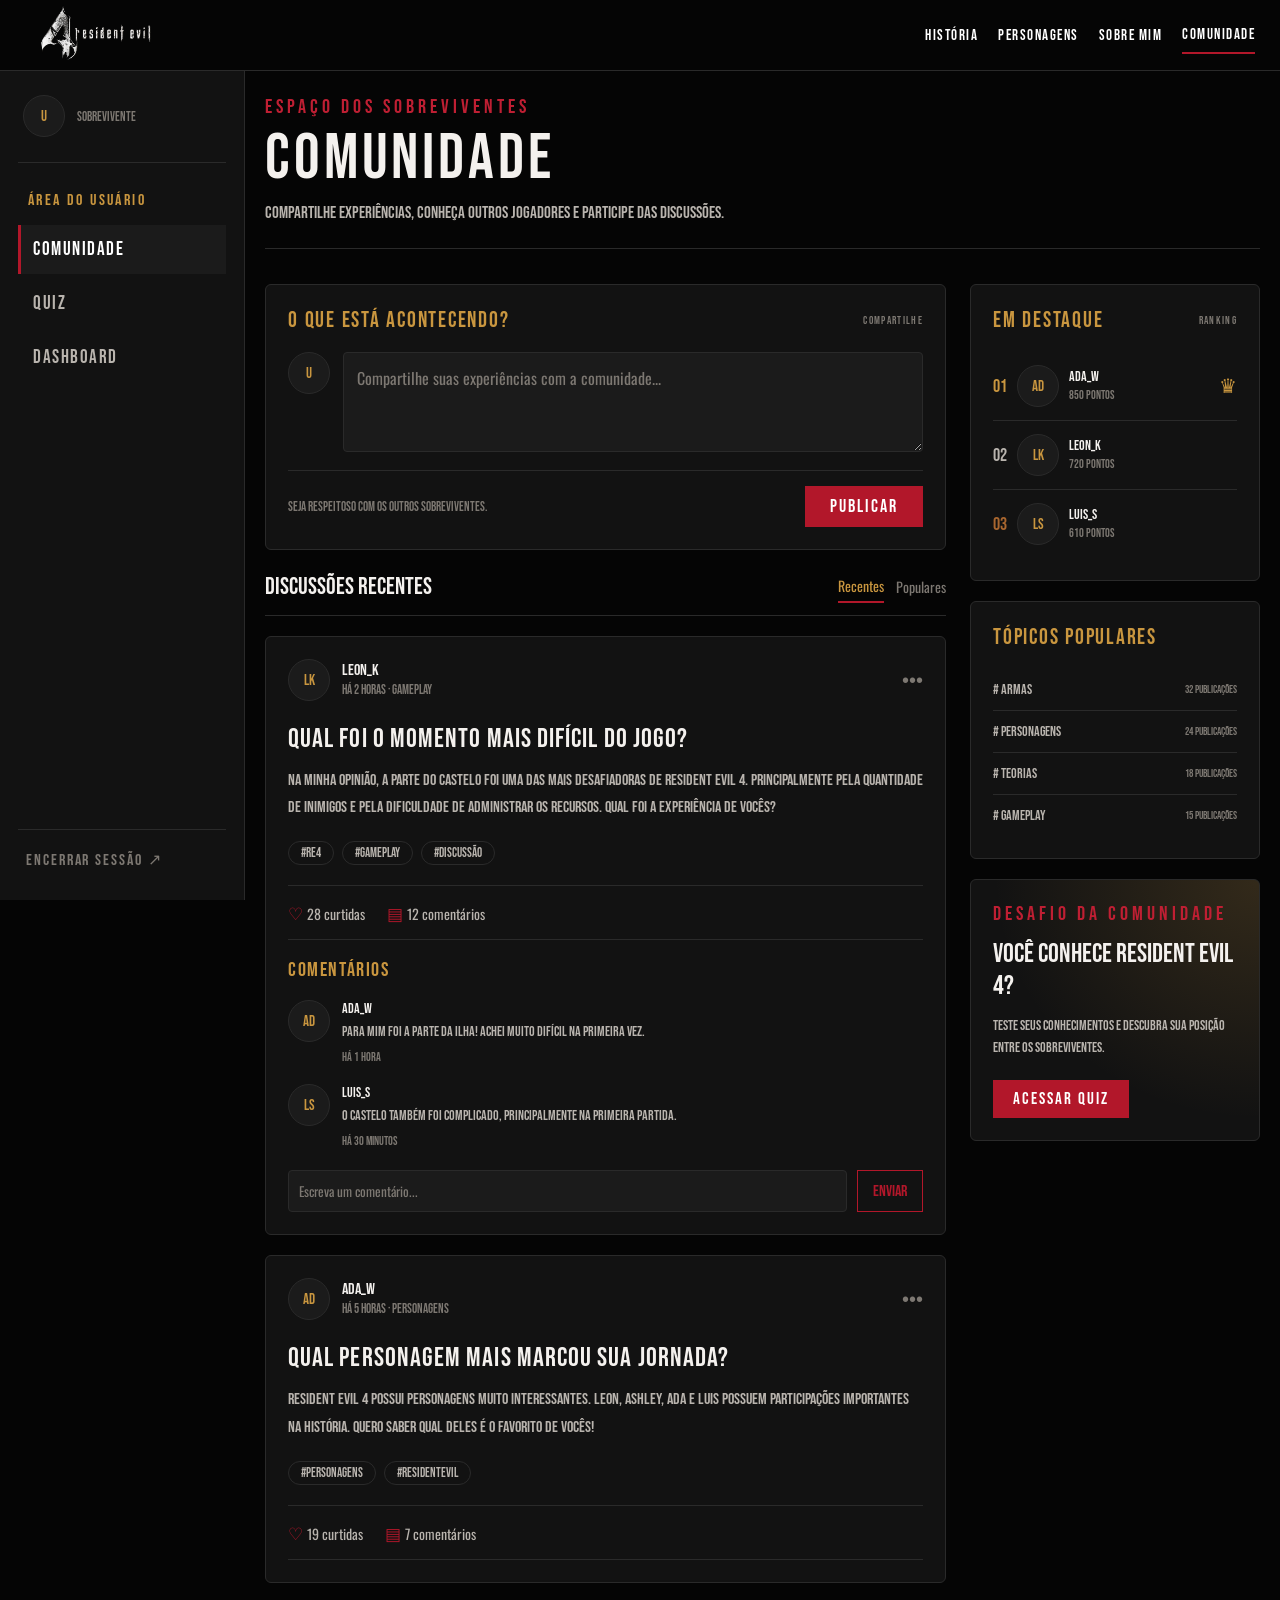
==== public/comunidade.html @ a4726767 "UPDATE: refatorando a API" ====
<!DOCTYPE html>
<html lang="pt-br">

<head>
    <meta charset="UTF-8">
    <meta name="viewport" content="width=device-width, initial-scale=1.0">
    <link rel="icon" type="image/png" href="./assets/icon/umbrella.png">
    <title>Resident Evil 4</title>



    <link rel="stylesheet" href="./css/stylel1.css">
    <link rel="stylesheet" href="./css/comunidade.css">

    <link href="https://fonts.googleapis.com/css2?family=Bebas+Neue&family=Oswald:wght@300;400;500;600&display=swap"
        rel="stylesheet">
</head>

<body>

    <!-- BARRA DE NAVEGAÇÃO PRINCIPAL -->

    <header class="header">

        <section>

            <a href="./index.html#inicio" class="brand">
                <img src="./assets/imgs/logo.png" alt="Logo Resident Evil">
            </a>

            <nav class="nav">
                <a href="./index.html#history">História</a>
                <a href="./index.html#personagem">Personagens</a>
                <a href="./index.html#me">Sobre mim</a>
                <a href="./comunidade.html" class="nav-ativo">Comunidade</a>
            </nav>


        </section>

    </header>


    <!-- ÁREA LOGADA -->

    <div class="layout-logado">

        <!-- SIDE NAV -->

        <aside class="side-nav">

            <div class="perfil-side">

                <div class="avatar">U</div>

                <div class="perfil-info">
                    <h3 id="nomeUsuario">Nome do usuário</h3>
                    <span>Sobrevivente</span>
                </div>

            </div>

            <div class="side-menu">

                <p class="side-titulo">ÁREA DO USUÁRIO</p>

                <a href="./comunidade.html" class="side-link ativo">

                    Comunidade
                </a>

                <a href="./quiz.html" class="side-link">

                    Quiz
                </a>

                <a href="./dashboard.html" class="side-link">

                    Dashboard
                </a>

            </div>

            <div class="side-footer">
                <a href="#sair">ENCERRAR SESSÃO ↗</a>
            </div>

        </aside>


        <!-- CONTEÚDO DA PÁGINA -->

        <main class="conteudo-logado">

            <section class="pagina-comunidade" id="comunidade">

                <!-- TÍTULO -->

                <div class="titulo-comunidade">

                    <div>
                        <span class="eyebrow">ESPAÇO DOS SOBREVIVENTES</span>

                        <h1>Comunidade</h1>

                        <p>
                            Compartilhe experiências, conheça outros jogadores
                            e participe das discussões.
                        </p>
                    </div>



                </div>


                <!-- COLUNAS -->

                <div class="comunidade-grid">

                    <!-- FEED -->

                    <section class="feed-comunidade">


                        <!-- CRIAR PUBLICAÇÃO -->

                        <article class="card-comunidade criar-publicacao">

                            <div class="titulo-card">
                                <h2>O que está acontecendo?</h2>
                                <span>COMPARTILHE</span>
                            </div>

                            <div class="campo-publicacao">

                                <div class="avatar">U</div>

                                <textarea id="textoPublicacao"
                                    placeholder="Compartilhe suas experiências com a comunidade..."></textarea>

                            </div>

                            <div class="acoes-publicacao">

                                <span>Seja respeitoso com os outros sobreviventes.</span>

                                <button class="btn-publicar" id="btnPublicar">
                                    PUBLICAR
                                </button>

                            </div>

                        </article>


                        <!-- FILTROS -->

                        <div class="feed-filtros">

                            <h2>Discussões recentes</h2>

                            <div>
                                <button class="filtro ativo">Recentes</button>
                                <button class="filtro">Populares</button>
                            </div>

                        </div>


                        <!-- PUBLICAÇÃO 1 -->

                        <article class="card-comunidade publicacao">

                            <div class="usuario-publicacao">

                                <div class="avatar">LK</div>

                                <div>
                                    <h3>Leon_K</h3>
                                    <span>Há 2 horas · Gameplay</span>
                                </div>

                                <button class="opcoes">•••</button>

                            </div>

                            <div class="conteudo-publicacao">

                                <h2>Qual foi o momento mais difícil do jogo?</h2>

                                <p>
                                    Na minha opinião, a parte do castelo foi uma
                                    das mais desafiadoras de Resident Evil 4.
                                    Principalmente pela quantidade de inimigos
                                    e pela dificuldade de administrar os recursos.
                                    Qual foi a experiência de vocês?
                                </p>

                            </div>

                            <div class="tags-publicacao">
                                <span>#RE4</span>
                                <span>#Gameplay</span>
                                <span>#Discussão</span>
                            </div>

                            <div class="interacoes-publicacao">

                                <button>♡ <span>28 curtidas</span></button>
                                <button>▤ <span>12 comentários</span></button>

                            </div>


                            <!-- COMENTÁRIOS -->

                            <div class="comentarios-publicacao">

                                <h4>Comentários</h4>

                                <div class="comentario">

                                    <div class="avatar">AD</div>

                                    <div>
                                        <h5>Ada_W</h5>

                                        <p>
                                            Para mim foi a parte da ilha!
                                            Achei muito difícil na primeira vez.
                                        </p>

                                        <span>Há 1 hora</span>
                                    </div>

                                </div>

                                <div class="comentario">

                                    <div class="avatar">LS</div>

                                    <div>
                                        <h5>Luis_S</h5>

                                        <p>
                                            O castelo também foi complicado,
                                            principalmente na primeira partida.
                                        </p>

                                        <span>Há 30 minutos</span>
                                    </div>

                                </div>

                                <div class="campo-comentario">

                                    <input type="text" placeholder="Escreva um comentário...">

                                    <button>ENVIAR</button>

                                </div>

                            </div>

                        </article>


                        <!-- PUBLICAÇÃO 2 -->

                        <article class="card-comunidade publicacao">

                            <div class="usuario-publicacao">

                                <div class="avatar">AD</div>

                                <div>
                                    <h3>Ada_W</h3>
                                    <span>Há 5 horas · Personagens</span>
                                </div>

                                <button class="opcoes">•••</button>

                            </div>

                            <div class="conteudo-publicacao">

                                <h2>Qual personagem mais marcou sua jornada?</h2>

                                <p>
                                    Resident Evil 4 possui personagens muito
                                    interessantes. Leon, Ashley, Ada e Luis
                                    possuem participações importantes na história.
                                    Quero saber qual deles é o favorito de vocês!
                                </p>

                            </div>

                            <div class="tags-publicacao">
                                <span>#Personagens</span>
                                <span>#ResidentEvil</span>
                            </div>

                            <div class="interacoes-publicacao">

                                <button>♡ <span>19 curtidas</span></button>
                                <button>▤ <span>7 comentários</span></button>

                            </div>

                        </article>

                    </section>


                    <!-- PAINEL LATERAL -->

                    <aside class="painel-comunidade">


                        <!-- DESTAQUES -->

                        <article class="card-comunidade">

                            <div class="titulo-card">
                                <h2>Em destaque</h2>
                                <span>RANKING</span>
                            </div>

                            <div class="membro-ranking">

                                <span class="posicao ouro">01</span>

                                <div class="avatar">AD</div>

                                <div class="membro-info">
                                    <h3>Ada_W</h3>
                                    <span>850 pontos</span>
                                </div>

                                <span class="trofeu">♛</span>

                            </div>

                            <div class="membro-ranking">

                                <span class="posicao prata">02</span>

                                <div class="avatar">LK</div>

                                <div class="membro-info">
                                    <h3>Leon_K</h3>
                                    <span>720 pontos</span>
                                </div>

                            </div>

                            <div class="membro-ranking">

                                <span class="posicao bronze">03</span>

                                <div class="avatar">LS</div>

                                <div class="membro-info">
                                    <h3>Luis_S</h3>
                                    <span>610 pontos</span>
                                </div>

                            </div>

                        </article>


                        <!-- TÓPICOS -->

                        <article class="card-comunidade">

                            <div class="titulo-card">
                                <h2>Tópicos populares</h2>
                            </div>

                            <div class="topico">
                                <span># Armas</span>
                                <small>32 publicações</small>
                            </div>

                            <div class="topico">
                                <span># Personagens</span>
                                <small>24 publicações</small>
                            </div>

                            <div class="topico">
                                <span># Teorias</span>
                                <small>18 publicações</small>
                            </div>

                            <div class="topico">
                                <span># Gameplay</span>
                                <small>15 publicações</small>
                            </div>

                        </article>


                        <!-- QUIZ -->

                        <article class="card-comunidade card-quiz">

                            <span class="eyebrow">DESAFIO DA COMUNIDADE</span>

                            <h2>Você conhece Resident Evil 4?</h2>

                            <p>
                                Teste seus conhecimentos e descubra
                                sua posição entre os sobreviventes.
                            </p>

                            <a href="quiz.html" class="btn-quiz">
                                ACESSAR QUIZ
                            </a>

                        </article>

                    </aside>

                </div>

            </section>

        </main>

    </div>

</body>
<script src="./js/usuario.js"></script>

</html>
---- public/css/stylel1.css ----
@import url('https://fonts.googleapis.com/css2?family=Oswald:wght@300;400;500;600;700&family=Roboto+Condensed:wght@300;400;500;600;700&display=swap');

* {
    box-sizing: border-box;
    margin: 0;
    padding: 0;
}

body {
    background-color: #111113;
    font-family: 'Bebas neue', sans-serif;
}


.header {
    position: fixed;
    top: 0;
    left: 0;
    right: 0;
    z-index: 99;
    width: 100%;
    margin: 0;
}

.header section {
    background: #16181a;
    background: linear-gradient(360deg, rgba(22, 24, 26, 0.02) 0%, rgba(15, 20, 15, 1) 30%, rgba(0, 0, 0, 1) 100%);
    display: flex;
    align-items: center;
    justify-content: space-between;
    max-width: none;
    margin: 0 auto;
    padding: 5px 25px;
}

.header a {
    text-decoration: none;
    color: #fff;

}

.nav a:hover {
    border-bottom: 2px solid #b2172a;
}


/* Logo */
.brand img {
    width: 140px;
    height: 55px;
}

/* Navegação */
.nav {
    display: flex;
    align-items: center;
    gap: 20px;
    font-size: 15px;
    font-weight: 500;
    text-transform: uppercase;
    letter-spacing: 0.10em;
}

.nav-acesso {
    display: flex;
    align-items: center;
    gap: 8px;
}

.nav-acesso a {
    padding: 10px 20px;
    font-size: 15px;
    font-weight: 500;
    text-transform: uppercase;
    letter-spacing: 0.14em;
}

.nav-acesso .cad {
    background-color: #b2172a;
}

.nav-acesso .log {
    background-color: transparent;
    color: #fff;
}

.sectionHero {
    background-image:
        url("../assets/imgs/fundo.png");

    background-size: cover;
    background-position: center;
    background-repeat: no-repeat;
    background-position: center 10%;
    padding-top: 120px;
    min-height: 100vh;
    transition: background-image 1s ease-in-out;
}

.Historia {
    padding-top: 120px;
    min-height: 100vh;
    position: relative;
    background-color: #000;
    overflow: hidden
}

.imagem-historia {
    position: absolute;
    top: 120px;
    right: 0;
    width: 73%;
    height: calc(100% - 180px);
    object-fit: cover;
    z-index: 0;
}

.Historia::after {
    content: "";
    position: absolute;
    inset: 0;
    background: linear-gradient(to right,
            #000 0%,
            #000 25%,
            rgba(0, 0, 0, 0.85) 42%,
            rgba(0, 0, 0, 0.2) 75%,
            transparent 100%);
    z-index: 1;
}

.historia-conteudo {
    position: relative;
    z-index: 2;
    width: 48%;
    padding: 0 58px;
}

.Historia h1 {
    font-family: 'Bebas Neue';
    color: #b2172a;
    font-weight: 500;
    font-size: 56px;
    margin-bottom: 24px;
}

.Historia p {
    font-family: 'Oswald';
    color: #fff;
    font-weight: 400;
    font-size: 18px;
    line-height: 1.4;
    margin-bottom: 20px;
    padding-top: 30px;
}

/* PÁGINA DE PERSONAGENS */

.pagina-personagens {
    min-height: 100vh;
    background-color: #000;
    color: #F3F0E5;
    display: flex;
    flex-direction: column;
}

.personagens-banner {
    position: relative;
    width: 100%;
    height: 250px;
    flex-shrink: 0;
    background-image: url("../assets/imgs/personagensimg.png");
    background-size: cover;
    background-position: center 40%;
    display: flex;
    justify-content: center;
    align-items: center;
    background-repeat: no-repeat;
}

.personagens-banner::before {
    content: "";
    position: absolute;
    inset: 0;
    background: linear-gradient(to bottom,
            rgba(0, 0, 0, 0.25),
            rgba(0, 0, 0, 0.65));
}

.banner-conteudo {
    position: relative;
    z-index: 1;
    width: 100%;
    text-align: center;
}

.banner-conteudo h1 {
    font-family: 'Bebas neue', sans-serif;
    font-size: 48px;
    font-weight: 500;
    letter-spacing: 5px;
    color: #F3F0E5;
    margin: 0;
}

.banner-divisor {
    width: 330px;
    height: 1px;
    background-color: #A77B38;
    margin: 12px auto;
}

.banner-conteudo p {
    font-family: 'Oswald', sans-serif;
    font-size: 15px;
    color: #F3F0E5;
    margin: 0;
}

.personagens-lista {
    width: 100%;
    flex: 1;

    padding: 25px 5% 45px;
}

.personagens-grid {
    width: 100%;
    max-width: 1400px;

    margin: 0 auto;

    display: grid;
    grid-template-columns: repeat(3, minmax(0, 1fr));

    column-gap: 40px;
    row-gap: 32px;
}

.personagem-card {
    display: grid;
    grid-template-columns: 126px minmax(0, 1fr);

    gap: 20px;

    min-width: 0;
    align-items: start;
}

.personagem-card img {
    width: 126px;
    height: 120px;

    object-fit: cover;
    border-radius: 3px;
}

.personagem-info {
    display: flex;
    flex-direction: column;
    padding-top: 5px;
}

.personagem-info h2 {
    font-family: 'Oswald', sans-serif;
    font-size: 19px;
    font-weight: 500;

    margin: 0 0 9px;
    line-height: 1.2;
}

.personagem-info p {
    font-family: 'Roboto Condensed', sans-serif;
    font-size: 13px;
    font-weight: 500;

    line-height: 1.4;
    margin: 0;
}

.personagem-card:nth-child(odd) h2 {
    color: #B2172A;
}

.personagem-card:nth-child(even) h2 {
    color: #C69A52;
}

.personagens-footer {
    width: 100%;
    max-width: 895px;
    min-height: 65px;
    margin: 0 auto;
    display: flex;
    align-items: center;
    justify-content: space-between;

    padding: 0 10px;
}

.personagens-footer p {
    font-family: 'Oswald', sans-serif;
    font-size: 12px;
    font-weight: 500;
    letter-spacing: 1px;

    color: #F3F0E5;
}

.territorios {
    padding-top: 120px;
    min-height: 100vh;
    background-color: #000;
}

/* Cabeçalho */

.territorios-header {
    margin: 0 auto 20px;
    padding: 10px 0;
    display: flex;
    flex-direction: column;
    align-items: center;
    justify-content: center;
    text-align: center;
}

.territorios-header h1 {
    width: 100%;
    display: flex;
    align-items: center;
    justify-content: center;
    gap: 25px;
    font-family: 'Bebas neue', sans-serif;
    font-size: 42px;
    font-weight: 500;
    color: #b2172a;
    text-transform: uppercase;
}


.territorios-header p {
    margin-top: 10px;

    font-family: 'Roboto Condensed', sans-serif;
    font-size: 18px;

    color: #F3F0E5;
}

/* Cards */

.territorios-container {
    width: 90%;
    max-width: 1600px;

    margin: 0 auto 60px;

    display: grid;
    grid-template-columns: repeat(3, minmax(0, 1fr));
    gap: 35px;
}

.territorio-card {
    background-color: #1C1915;
    border: 1px solid rgba(198, 154, 82, 0.45);

    overflow: hidden;
}

.territorio-card:hover {
    transform: translateY(-5px);
    border-color: #C69A52;
}

.territorio-card img {
    width: 100%;
    height: 230px;

    display: block;
    object-fit: cover;
}

.territorio-conteudo {
    padding: 20px;
}


.territorio-conteudo h2 {
    font-family: 'Oswald', sans-serif;
    font-size: 24px;
    font-weight: 500;
    color: #C69A52;

    margin: 8px 0 12px;
}

.territorio-conteudo p {
    font-family: 'Roboto Condensed', sans-serif;
    font-size: 16px;
    line-height: 1.5;
    color: #F3F0E5;
}

/* Responsividade */

@media (max-width: 900px) {
    .territorios-container {
        grid-template-columns: repeat(2, minmax(0, 1fr));
    }
}

@media (max-width: 600px) {
    .territorios-container {
        grid-template-columns: 1fr;
    }

    .territorios-header h1 {
        font-size: 32px;
    }
}

/* =================================
   SOBRE MIM
   Estrutura: section > .sobre-conteudo > (.sobre-texto + .sobre-imagem)
================================= */
#about.sobre-mim {
    width: 100%;
    min-height: 100vh;

    margin: 0;
    padding: 0;

    display: flex;
    align-items: center;
    /* centro vertical */
    justify-content: center;

    background-color: #100D08;
    border: none;
    border-radius: 0;

    box-sizing: border-box;
}

/* Wrapper que divide em duas colunas */
#about .sobre-conteudo {
    width: 100%;
    min-height: 100vh;

    display: grid;
    grid-template-columns: 1fr 1fr;
    align-items: center;
    /* centro vertical das duas colunas */
    gap: 0;

    margin: 0;
    padding: 0;

    box-sizing: border-box;
}

/* =================================
   COLUNA ESQUERDA (TEXTO)
================================= */
#about .sobre-texto {
    grid-column: 1;

    display: flex;
    flex-direction: column;
    justify-content: center;
    align-items: center;
    text-align: center;

    width: 100%;
    max-width: 550px;
    margin: 0 auto;
    padding: 30px;

    box-sizing: border-box;
}

#about .sobre-detalhe {
    color: #B2172A;
    font-size: 24px;
    margin-bottom: 16px;
}

#about .sobre-subtitulo {
    color: #C69A52;
    font-family: 'Bebas neue', sans-serif;
    font-size: 15px;
    text-transform: uppercase;
    letter-spacing: 1px;
    margin-bottom: 14px;
}

#about .sobre-texto h1 {
    color: #F3F0E5;
    font-family: 'Bebas neue', sans-serif;
    font-size: 36px;
    font-weight: 600;
    margin: 0;
}

#about .sobre-divisor {
    width: 56px;
    height: 2px;
    background-color: #C69A52;
    margin: 12px auto;
}

#about .sobre-texto p {
    color: #F3F0E5;
    font-family: 'Oswald', sans-serif;
    font-size: 16px;
    line-height: 1.5;
    margin: 0 0 20px;
}

/* =================================
   BOTÃO CONHEÇA-ME
================================= */
#about .sobre-botao {
    display: inline-block;
    width: fit-content;
    padding: 12px 24px;
    background-color: #B2172A;
    color: #FFFFFF;
    font-family: 'Bebas neue', sans-serif;
    font-size: 15px;
    font-weight: 500;
    text-decoration: none;
    text-transform: uppercase;
    transition: background-color 0.3s ease;
    border-end-end-radius: color #B2172A;
}

#about .sobre-botao:hover {
    background-color: #8F1021;
}


#about .sobre-imagem {
    grid-column: 2;
    width: 100%;
    display: flex;
    align-items: center;
    justify-content: center;
    padding: 30px;
    box-sizing: border-box;
}

#about .sobre-imagem img {
    width: 100%;
    height: min(610px, 80vh);
    object-fit: cover;
    object-position: center;
    padding-top: 50px;
    border-radius: 10px;
    display: block;
}


@media (max-width: 768px) {

    #about .sobre-conteudo {
        grid-template-columns: 1fr;
        min-height: auto;
        gap: 25px;
        padding: 20px;
    }

    #about.sobre-mim {
        min-height: auto;
    }

    #about .sobre-texto {
        grid-column: 1;
        padding: 15px 0;
    }

    #about .sobre-texto h1 {
        font-size: 30px;
    }

    #about .sobre-imagem {
        grid-column: 1;
        padding: 0;
    }

    #about .sobre-imagem img {
        height: 450px;
    }
}

@media (max-width: 480px) {

    #about .sobre-imagem img {
        height: 350px;
    }

    #about .sobre-texto h1 {
        font-size: 27px;
    }
}

/* =================================
   PÁGINA INICIAL | COMUNIDADE
================================= */

#comunidade {
    width: 100%;
    min-height: 100vh;
    background: #050505;
    padding: 30px 20px 60px;
}

#comunidade .container {
    max-width: 1180px;
    margin: 0 auto;
}

/* =================================
   BANNER
================================= */

#comunidade .banner {
    width: 100%;
    min-height: 320px;
    border-radius: 10px;
    padding: 35px;

    display: flex;
    align-items: flex-end;

    background-image:
        linear-gradient(90deg,
            rgba(5, 5, 5, 0.85),
            rgba(5, 5, 5, 0.25)),
        url("https://flowgames.gg/wp-content/uploads/2023/02/resident-evil-4-remake-story-trailer-gallery_qdqn.png");

    background-size: cover;
    background-position: center;
    background-repeat: no-repeat;
}

#comunidade .banner-content {
    max-width: 650px;
}

#comunidade .eyebrow {
    color: #bf1f33;
    font-family: "Bebas Neue";
    font-size: 20px;
    letter-spacing: 0.2em;
    margin: 0 0 8px;
}

#comunidade .banner h1 {
    color: #f4f1ee;
    font-family: "Bebas Neue";
    font-size: clamp(40px, 6vw, 72px);
    font-weight: 300;
    line-height: 1.02;
    letter-spacing: 0.05em;
    margin: 0 0 14px;
}

#comunidade .banner-content>p:last-child {
    color: #f0dede;
    font-family: "Oswald", sans-serif;
    font-size: 19px;
    margin: 0;
}

/* =================================
   SOBRE A COMUNIDADE
================================= */

#comunidade .about {
    background: #121212;
    border: 1px solid #2a2a2a;
    border-radius: 8px;
    padding: 30px;
    margin-top: 22px;
}

#comunidade .about h2 {
    color: #c9963f;
    font-family: "Bebas Neue", sans-serif;
    font-size: 30px;
    font-weight: 400;
    letter-spacing: 0.06em;
    margin: 0 0 16px;
}

#comunidade .about>p {
    color: #b9b4ae;
    font-family: "Oswald", sans-serif;
    font-size: 18px;
    line-height: 1.6;
    margin: 0;
}

/* =================================
   BOTÃO DE CADASTRO
================================= */

#comunidade .go {
    text-align: center;
    margin-top: 20px;
}

#comunidade .go .btn {
    display: inline-block;
    padding: 8px 28px;
    background: #bf1f33;
    border: 1px solid #bf1f33;
    border-radius: 2px;

    color: #fff;
    font-family: "Bebas Neue", sans-serif;
    font-size: 19px;
    letter-spacing: 0.14em;
    text-decoration: none;

    transition: background 0.3s;
}

#comunidade .go .btn:hover {
    background: #8e1727;
}

#comunidade .go p {
    color: #7d7872;
    font-size: 15px;
    margin-top: 12px;
}

#comunidade .go p a {
    color: #f4f1ee;
    text-decoration: underline;
}

/* =================================
   RESPONSIVIDADE
================================= */

@media (max-width: 768px) {

    #comunidade {
        padding: 20px 15px 40px;
    }

    #comunidade .banner {
        min-height: 280px;
        padding: 24px;
        background-position: center;
    }

    #comunidade .about {
        padding: 22px;
    }

    #comunidade .about>p {
        font-size: 16px;
    }

}

@media (max-width: 480px) {

    #comunidade .banner {
        min-height: 250px;
        padding: 18px;
    }

    #comunidade .banner h1 {
        font-size: 42px;
    }

    #comunidade .links {
        gap: 14px;
    }

    #comunidade .go .btn {
        font-size: 16px;
        padding: 8px 18px;
    }

}
---- public/css/comunidade.css ----
/* ==========================================
   ÁREA LOGADA - COMUNIDADE
========================================== */

:root {
    --bg: #050505;
    --surface: #121212;
    --surface2: #1b1b1b;
    --line: #2a2a2a;
    --ink: #f4f1ee;
    --soft: #b9b4ae;
    --red: #b2172a;
    --gold: #c9963f;
    --mute: #7d7872;
}

/* ==========================================
   BARRA DE NAVEGAÇÃO PRINCIPAL
========================================== */

.header {
    position: fixed;
    top: 0;
    left: 0;
    right: 0;
    z-index: 99;
    background: #050505;
    border-bottom: 1px solid var(--line);
}

.header section {
    background: transparent;
    display: flex;
    align-items: center;
    justify-content: space-between;
    max-width: 1500px;
    margin: 0 auto;
    padding: 5px 25px;
}

.header a {
    text-decoration: none;
    color: #fff;
}

.brand img {
    width: 140px;
    height: 55px;
    object-fit: contain;
}

.nav {
    display: flex;
    align-items: center;
    gap: 20px;
    font-size: 15px;
    font-weight: 500;
    text-transform: uppercase;
    letter-spacing: 0.10em;
}

.nav a {
    padding: 8px 0;
    transition: 0.3s;
}

.nav a:hover,
.nav a.nav-ativo {
    border-bottom: 2px solid var(--red);
}

.nav-acesso {
    display: flex;
    align-items: center;
    gap: 8px;
}

.nav-acesso a {
    padding: 10px 20px;
    font-size: 15px;
    font-weight: 500;
    text-transform: uppercase;
    letter-spacing: 0.14em;
}

.nav-acesso .cad {
    background: var(--red);
}

.nav-acesso .log {
    background: transparent;
    color: #fff;
}




.layout-logado {
    display: grid;
    grid-template-columns: 245px minmax(0, 1fr);
    min-height: 100vh;
    padding-top: 65px;
    background: var(--bg);
}


.side-nav {
    position: sticky;
    top: 65px;
    height: calc(100vh - 65px);
    background: var(--surface);
    border-right: 1px solid var(--line);
    padding: 30px 18px;
    display: flex;
    flex-direction: column;
}

.perfil-side {
    display: flex;
    align-items: center;
    gap: 12px;
    padding: 0 5px 25px;
    border-bottom: 1px solid var(--line);
}

.avatar {
    width: 42px;
    height: 42px;
    min-width: 42px;
    border-radius: 50%;
    background: var(--surface2);
    border: 1px solid var(--line);
    display: flex;
    justify-content: center;
    align-items: center;
    color: var(--gold);
    font-size: 15px;
    font-weight: 500;
}

.perfil-info h3 {
    font-size: 16px;
    font-weight: 500;
    margin: 0;
    color: var(--ink);
}

.perfil-info span {
    color: var(--mute);
    font-size: 13px;
}

.side-menu {
    margin-top: 28px;
}

.side-titulo {
    color: var(--gold);
    font-family: "Bebas Neue", sans-serif;
    letter-spacing: 0.15em;
    font-size: 16px;
    margin: 0 10px 15px;
}

.side-link {
    display: flex;
    align-items: center;
    gap: 13px;
    padding: 13px 12px;
    margin-bottom: 5px;
    color: var(--soft);
    text-decoration: none;
    font-family: "Bebas Neue", sans-serif;
    font-size: 19px;
    letter-spacing: 0.08em;
    border-left: 3px solid transparent;
    transition: 0.3s;
}

.side-link span {
    font-family: Oswald, sans-serif;
    font-size: 12px;
    color: var(--mute);
}

.side-link:hover {
    background: var(--surface2);
    color: #fff;
}

.side-link.ativo {
    background: var(--surface2);
    color: #fff;
    border-left-color: var(--red);
}

.side-link.ativo span {
    color: var(--red);
}

.side-footer {
    margin-top: auto;
    border-top: 1px solid var(--line);
    padding: 20px 8px 0;
}

.side-footer a {
    color: var(--mute);
    text-decoration: none;
    font-family: "Bebas Neue", sans-serif;
    font-size: 16px;
    letter-spacing: 0.12em;
    transition: 0.3s;
}

.side-footer a:hover {
    color: var(--red);
}


/* ==========================================
   CONTEÚDO PRINCIPAL
========================================== */

.conteudo-logado {
    min-width: 0;
    width: 100%;

}

.pagina-comunidade {
    max-width: 1500px;
    margin: 0 auto;
    padding: 45px 40px 70px;
}


.titulo-comunidade {
    display: flex;
    justify-content: space-between;
    align-items: center;
    gap: 20px;
    margin-bottom: 35px;
    padding-bottom: 25px;
    border-bottom: 1px solid var(--line);
    background-image: url('');
    background-repeat: no-repeat;
    background-size: cover;
    background-position: center;
}

.eyebrow {
    color: var(--red);
    font-family: "Bebas Neue", sans-serif;
    font-size: 17px;
    letter-spacing: 0.18em;
}

.titulo-comunidade h1 {
    font-family: "Bebas Neue", sans-serif;
    font-size: clamp(42px, 5vw, 65px);
    font-weight: 400;
    line-height: 1;
    letter-spacing: 0.06em;
    color: var(--ink);
    margin: 8px 0 12px;
}

.titulo-comunidade p {
    color: var(--soft);
    font-size: 17px;
    margin: 0;
}


/* ==========================================
   GRID DA COMUNIDADE
========================================== */

.comunidade-grid {
    display: grid;
    grid-template-columns: minmax(0, 1fr) 290px;
    gap: 24px;
    align-items: start;
}

.feed-comunidade,
.painel-comunidade {
    min-width: 0;
    display: flex;
    flex-direction: column;
    gap: 20px;
}


/* ==========================================
   CARDS
========================================== */

.card-comunidade {
    background: var(--surface);
    border: 1px solid var(--line);
    border-radius: 6px;
    padding: 22px;
}

.titulo-card {
    display: flex;
    justify-content: space-between;
    align-items: center;
    gap: 12px;
    margin-bottom: 18px;
}

.titulo-card h2 {
    color: var(--gold);
    font-family: "Bebas Neue", sans-serif;
    font-weight: 400;
    font-size: 22px;
    letter-spacing: 0.08em;
    margin: 0;
}

.titulo-card > span {
    color: var(--mute);
    font-size: 11px;
    letter-spacing: 0.12em;
}


/* ==========================================
   CRIAR PUBLICAÇÃO
========================================== */

.campo-publicacao {
    display: flex;
    gap: 13px;
    align-items: flex-start;
}

.campo-publicacao textarea {
    flex: 1;
    min-width: 0;
    min-height: 100px;
    resize: vertical;
    background: var(--surface2);
    border: 1px solid var(--line);
    border-radius: 4px;
    padding: 13px;
    color: var(--ink);
    font-family: Oswald, sans-serif;
    font-size: 16px;
    outline: none;
}

.campo-publicacao textarea:focus {
    border-color: var(--red);
}

.campo-publicacao textarea::placeholder {
    color: var(--mute);
}

.acoes-publicacao {
    display: flex;
    justify-content: space-between;
    align-items: center;
    gap: 15px;
    margin-top: 18px;
    padding-top: 15px;
    border-top: 1px solid var(--line);
}

.acoes-publicacao > span {
    color: var(--mute);
    font-size: 13px;
}

.btn-publicar {
    background: var(--red);
    border: 1px solid var(--red);
    color: #fff;
    padding: 9px 24px;
    font-family: "Bebas Neue", sans-serif;
    font-size: 18px;
    letter-spacing: 0.12em;
    cursor: pointer;
    transition: 0.3s;
}

.btn-publicar:hover {
    background: #8e1425;
}


/* ==========================================
   FILTROS DO FEED
========================================== */

.feed-filtros {
    display: flex;
    justify-content: space-between;
    align-items: center;
    gap: 15px;
    border-bottom: 1px solid var(--line);
    padding-bottom: 12px;
}

.feed-filtros h2 {
    font-family: "Bebas Neue", sans-serif;
    font-size: 24px;
    font-weight: 400;
    color: var(--ink);
    margin: 0;
}

.feed-filtros > div {
    display: flex;
    gap: 12px;
}

.filtro {
    background: transparent;
    border: none;
    color: var(--mute);
    font-family: Oswald, sans-serif;
    font-size: 14px;
    cursor: pointer;
    padding: 5px 0;
}

.filtro.ativo {
    color: var(--gold);
    border-bottom: 2px solid var(--red);
}


/* ==========================================
   PUBLICAÇÕES
========================================== */

.usuario-publicacao {
    display: flex;
    align-items: center;
    gap: 12px;
    margin-bottom: 22px;
}

.usuario-publicacao h3 {
    font-size: 16px;
    font-weight: 500;
    color: var(--ink);
    margin: 0;
}

.usuario-publicacao span {
    color: var(--mute);
    font-size: 13px;
}

.opcoes {
    margin-left: auto;
    border: none;
    background: transparent;
    color: var(--mute);
    font-size: 20px;
    cursor: pointer;
}

.conteudo-publicacao h2 {
    color: var(--ink);
    font-family: "Bebas Neue", sans-serif;
    font-weight: 400;
    font-size: 27px;
    letter-spacing: 0.04em;
    margin: 0 0 12px;
}

.conteudo-publicacao p {
    color: var(--soft);
    font-size: 16px;
    line-height: 1.7;
    margin: 0;
}


/* ==========================================
   TAGS
========================================== */

.tags-publicacao {
    display: flex;
    flex-wrap: wrap;
    gap: 8px;
    margin: 20px 0;
}

.tags-publicacao span {
    border: 1px solid var(--line);
    border-radius: 30px;
    padding: 3px 12px;
    color: var(--soft);
    font-size: 13px;
}


/* ==========================================
   INTERAÇÕES
========================================== */

.interacoes-publicacao {
    display: flex;
    gap: 22px;
    padding: 14px 0;
    border-top: 1px solid var(--line);
    border-bottom: 1px solid var(--line);
}

.interacoes-publicacao button {
    background: transparent;
    border: none;
    color: var(--red);
    font-family: Oswald, sans-serif;
    font-size: 17px;
    cursor: pointer;
}

.interacoes-publicacao button span {
    color: var(--soft);
    font-size: 14px;
}

.interacoes-publicacao button:hover span {
    color: var(--gold);
}


/* ==========================================
   COMENTÁRIOS
========================================== */

.comentarios-publicacao {
    padding-top: 18px;
}

.comentarios-publicacao h4 {
    color: var(--gold);
    font-family: "Bebas Neue", sans-serif;
    font-weight: 400;
    font-size: 20px;
    letter-spacing: 0.08em;
    margin: 0 0 18px;
}

.comentario {
    display: flex;
    gap: 12px;
    margin-bottom: 18px;
}

.comentario h5 {
    color: var(--ink);
    font-size: 14px;
    font-weight: 500;
    margin: 0 0 4px;
}

.comentario p {
    color: var(--soft);
    font-size: 14px;
    line-height: 1.5;
    margin: 0 0 5px;
}

.comentario span {
    color: var(--mute);
    font-size: 12px;
}

.campo-comentario {
    display: flex;
    gap: 10px;
    margin-top: 20px;
}

.campo-comentario input {
    flex: 1;
    min-width: 0;
    background: var(--surface2);
    border: 1px solid var(--line);
    border-radius: 4px;
    padding: 10px;
    color: var(--ink);
    font-family: Oswald, sans-serif;
    outline: none;
}

.campo-comentario input:focus {
    border-color: var(--red);
}

.campo-comentario input::placeholder {
    color: var(--mute);
}

.campo-comentario button {
    background: transparent;
    border: 1px solid var(--red);
    color: var(--red);
    padding: 8px 15px;
    font-family: "Bebas Neue", sans-serif;
    font-size: 16px;
    cursor: pointer;
}

.campo-comentario button:hover {
    background: var(--red);
    color: #fff;
}


/* ==========================================
   RANKING
========================================== */

.membro-ranking {
    display: flex;
    align-items: center;
    gap: 10px;
    padding: 13px 0;
    border-bottom: 1px solid var(--line);
}

.membro-ranking:last-child {
    border-bottom: none;
}

.posicao {
    font-family: "Bebas Neue", sans-serif;
    font-size: 18px;
    color: var(--mute);
}

.posicao.ouro {
    color: var(--gold);
}

.posicao.prata {
    color: #b9b4ae;
}

.posicao.bronze {
    color: #a8662f;
}

.membro-info {
    min-width: 0;
}

.membro-info h3 {
    color: var(--ink);
    font-size: 14px;
    font-weight: 500;
    margin: 0;
}

.membro-info span {
    color: var(--mute);
    font-size: 12px;
}

.trofeu {
    margin-left: auto;
    color: var(--gold);
    font-size: 20px;
}


/* ==========================================
   TÓPICOS POPULARES
========================================== */

.topico {
    display: flex;
    justify-content: space-between;
    align-items: center;
    gap: 8px;
    padding: 12px 0;
    border-bottom: 1px solid var(--line);
    color: var(--soft);
    font-size: 14px;
}

.topico:last-child {
    border-bottom: none;
}

.topico small {
    color: var(--mute);
    font-size: 11px;
    white-space: nowrap;
}

.topico span {
    transition: 0.3s;
}

.topico:hover span {
    color: var(--red);
}


/* ==========================================
   CARD QUIZ
========================================== */

.card-quiz {
    background:
        radial-gradient(
            ellipse at 100% 0,
            rgba(201, 150, 63, 0.18),
            transparent 65%
        ),
        var(--surface);
}

.card-quiz .eyebrow {
    font-size: 14px;
}

.card-quiz h2 {
    color: var(--ink);
    font-family: "Bebas Neue", sans-serif;
    font-size: 27px;
    font-weight: 400;
    line-height: 1.2;
    margin: 12px 0;
}

.card-quiz p {
    color: var(--soft);
    font-size: 14px;
    line-height: 1.6;
    margin-bottom: 20px;
}

.btn-quiz {
    display: inline-block;
    background: var(--red);
    color: #fff;
    text-decoration: none;
    padding: 9px 20px;
    font-family: "Bebas Neue", sans-serif;
    font-size: 17px;
    letter-spacing: 0.12em;
    transition: 0.3s;
}

.btn-quiz:hover {
    background: #8e1425;
}


/* ==========================================
   RESPONSIVIDADE
========================================== */

@media (max-width: 1150px) {

    .comunidade-grid {
        grid-template-columns: minmax(0, 1fr) 250px;
        gap: 18px;
    }

    .pagina-comunidade {
        padding: 35px 22px 60px;
    }

    .layout-logado {
        grid-template-columns: 215px minmax(0, 1fr);
    }

    .side-nav {
        padding: 25px 12px;
    }

}

@media (max-width: 900px) {

    .header section {
        padding: 5px 15px;
    }

    .nav {
        gap: 12px;
        font-size: 13px;
    }

    .nav-acesso a {
        padding: 9px 12px;
        font-size: 12px;
    }

    .layout-logado {
        grid-template-columns: 190px minmax(0, 1fr);
    }

    .comunidade-grid {
        grid-template-columns: 1fr;
    }

    .painel-comunidade {
        display: grid;
        grid-template-columns: repeat(2, minmax(0, 1fr));
    }

    .card-quiz {
        grid-column: span 2;
    }

}

@media (max-width: 650px) {

    .header {
        position: relative;
    }

    .header section {
        flex-wrap: wrap;
        justify-content: center;
        gap: 8px;
        padding: 10px;
    }

    .brand img {
        width: 110px;
        height: 45px;
    }

    .nav {
        width: 100%;
        justify-content: center;
        flex-wrap: wrap;
        gap: 10px 15px;
        font-size: 11px;
    }

    .nav-acesso {
        display: none;
    }

    .layout-logado {
        display: flex;
        flex-direction: column;
        padding-top: 0;
    }

    .side-nav {
        position: sticky;
        top: 0;
        z-index: 50;
        height: auto;
        padding: 10px;
        border-right: none;
        border-bottom: 1px solid var(--line);
    }

    .perfil-side,
    .side-titulo,
    .side-footer {
        display: none;
    }

    .side-menu {
        display: flex;
        gap: 5px;
        margin: 0;
        overflow-x: auto;
    }

    .side-link {
        flex: 0 0 auto;
        margin: 0;
        padding: 10px;
        font-size: 16px;
        border-left: none;
        border-bottom: 3px solid transparent;
    }

    .side-link.ativo {
        border-left: none;
        border-bottom-color: var(--red);
    }

    .side-link span {
        display: none;
    }

    .pagina-comunidade {
        padding: 30px 15px 45px;
    }

    .titulo-comunidade {
        align-items: flex-start;
        flex-direction: column;
        gap: 15px;
    }

    .titulo-comunidade h1 {
        font-size: 45px;
    }

    .painel-comunidade {
        grid-template-columns: 1fr;
    }

    .card-quiz {
        grid-column: auto;
    }

}

@media (max-width: 420px) {

    .feed-filtros {
        align-items: flex-start;
        flex-direction: column;
    }

    .acoes-publicacao {
        align-items: flex-start;
        flex-direction: column;
    }

    .btn-publicar {
        align-self: flex-end;
    }

    .campo-comentario {
        flex-wrap: wrap;
    }

    .campo-comentario input {
        flex-basis: 100%;
    }

    .card-comunidade {
        padding: 16px;
    }

}
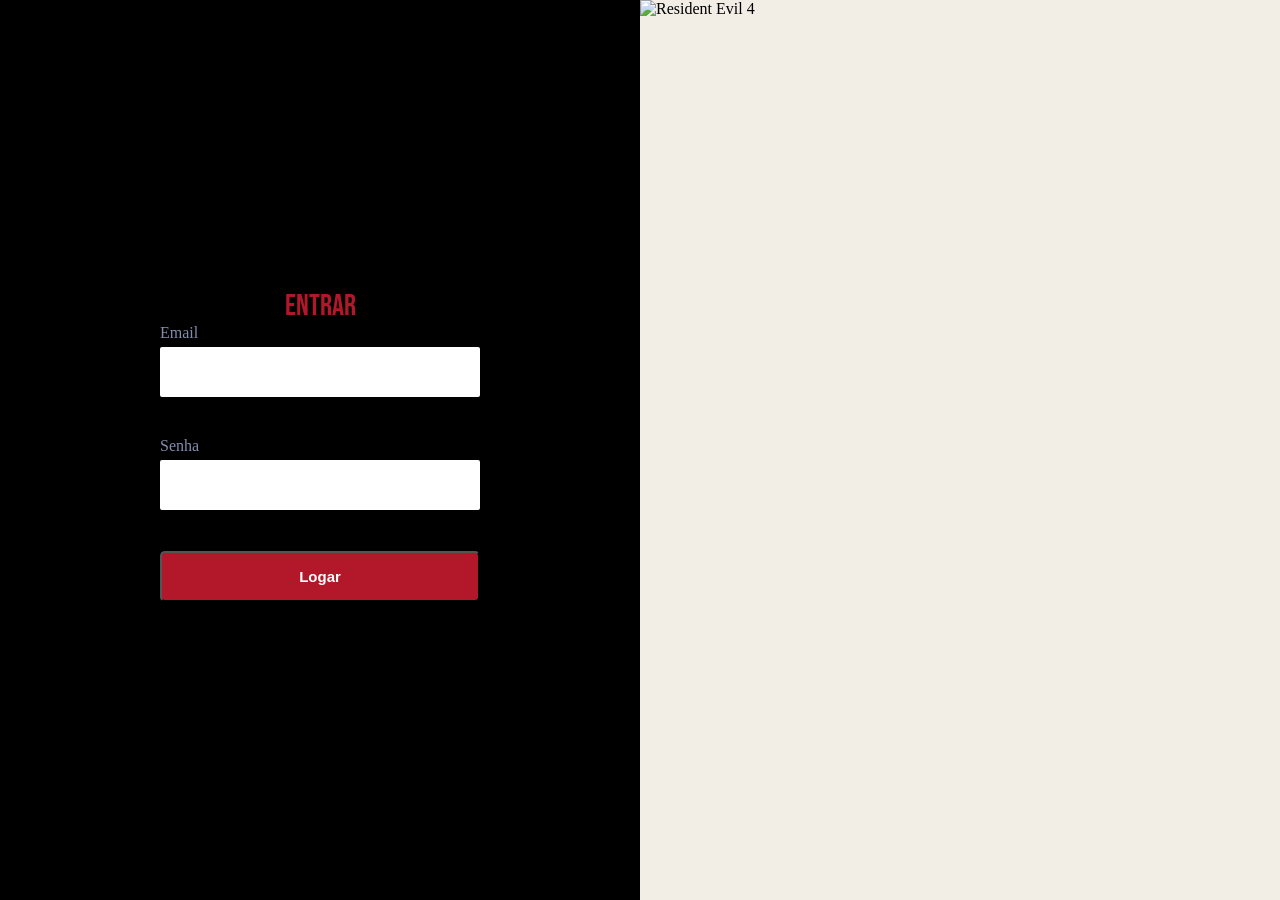
==== commit 39053bf7: "UPDATE: modificando funcionalidades" ====
--- a/public/comunidade.html
+++ b/public/comunidade.html
@@ -51,7 +51,7 @@
 
             <div class="perfil-side">
 
-                <div class="avatar">U</div>
+              <img src="./assets/imgs/foto.jpg" alt="Foto de perfil" class="avatar foto-perfil">
 
                 <div class="perfil-info">
                     <h3 id="nomeUsuario">Nome do usuário</h3>
@@ -82,7 +82,7 @@
             </div>
 
             <div class="side-footer">
-                <a href="#sair">ENCERRAR SESSÃO ↗</a>
+                <a href="index.html">ENCERRAR SESSÃO ↗</a>
             </div>
 
         </aside>
@@ -120,7 +120,7 @@
 
                     <!-- FEED -->
 
-                    <section class="feed-comunidade">
+                    <section class="feed-comunidade" id="listaPublicacoes">
 
 
                         <!-- CRIAR PUBLICAÇÃO -->
@@ -327,43 +327,46 @@
                                 <span>RANKING</span>
                             </div>
 
+                            <!-- 1º LUGAR -->
                             <div class="membro-ranking">
 
                                 <span class="posicao ouro">01</span>
 
-                                <div class="avatar">AD</div>
+                                <div class="avatar" id="avatar1">MA</div>
 
                                 <div class="membro-info">
-                                    <h3>Ada_W</h3>
-                                    <span>850 pontos</span>
+                                    <h3 id="nome1">Carregando...</h3>
+                                    <span id="pontos1">0 pontos</span>
                                 </div>
 
                                 <span class="trofeu">♛</span>
 
                             </div>
 
+                            <!-- 2º LUGAR -->
                             <div class="membro-ranking">
 
                                 <span class="posicao prata">02</span>
 
-                                <div class="avatar">LK</div>
+                                <div class="avatar" id="avatar2">DE</div>
 
                                 <div class="membro-info">
-                                    <h3>Leon_K</h3>
-                                    <span>720 pontos</span>
-                                </div>
-
-                            </div>
-
+                                    <h3 id="nome2">Carregando...</h3>
+                                    <span id="pontos2">0 pontos</span>
+                                </div>
+
+                            </div>
+
+                            <!-- 3º LUGAR -->
                             <div class="membro-ranking">
 
                                 <span class="posicao bronze">03</span>
 
-                                <div class="avatar">LS</div>
+                                <div class="avatar" id="avatar3">LE</div>
 
                                 <div class="membro-info">
-                                    <h3>Luis_S</h3>
-                                    <span>610 pontos</span>
+                                    <h3 id="nome3">Carregando...</h3>
+                                    <span id="pontos3">0 pontos</span>
                                 </div>
 
                             </div>
@@ -432,6 +435,10 @@
     </div>
 
 </body>
-<script src="./js/usuario.js"></script>
+<script src="./js/sessao.js"></script>
+<script>
+    validarSessao();
+</script>
+<script src="./js/comunidade.js"></script>
 
 </html>
--- a/public/css/stylel1.css
+++ b/public/css/stylel1.css
@@ -85,17 +85,81 @@
 }
 
 .sectionHero {
-    background-image:
-        url("../assets/imgs/fundo.png");
-
+    position: relative;
+   background-image:
+    url("../assets/imgs/fundo.png");
     background-size: cover;
-    background-position: center;
+    background-position: center 10%;
     background-repeat: no-repeat;
-    background-position: center 10%;
+    min-height: 100vh;
     padding-top: 120px;
-    min-height: 100vh;
-    transition: background-image 1s ease-in-out;
-}
+    display: flex;
+    align-items: center;
+    overflow: hidden;
+}
+
+.sectionHero::before {
+    content: "";
+    position: absolute;
+    inset: 0;
+
+    background: linear-gradient(
+        to right,
+        rgba(0, 0, 0, 0.98) 0%,
+        rgba(0, 0, 0, 0.90) 25%,
+        rgba(0, 0, 0, 0.65) 45%,
+        rgba(0, 0, 0, 0.20) 70%,
+        transparent 100%
+    );
+
+    z-index: 1;
+}
+
+.hero-conteudo {
+    position: relative;
+    z-index: 2;
+    max-width: 650px;
+    margin-left: 80px;
+    margin-top: 30px;
+}
+
+
+.hero-conteudo h1 {
+    color: #fff;
+    font-family: 'Bebas Neue', sans-serif;
+    font-size: 65px;
+    font-weight: 500;
+    line-height: 1.05;
+    margin-top: 15px;
+    margin-bottom: 20px;
+}
+
+.hero-conteudo p {
+    color: #e0e0e0;
+    font-family: 'Manrope', sans-serif;
+    font-size: 15px;
+    line-height: 1.8;
+    max-width: 520px;
+    margin-bottom: 30px;
+}
+
+.hero-botao {
+    display: inline-block;
+    background-color: #b2172a;
+    color: #fff;
+    padding: 14px 25px;
+    font-family: 'Bebas Neue', sans-serif;
+    font-size: 15px;
+    font-weight: 500;
+    letter-spacing: 1.5px;
+    text-decoration: none;
+    transition: 0.3s;
+}
+
+.hero-botao:hover {
+    background-color: #8e1021;
+}
+
 
 .Historia {
     padding-top: 120px;
@@ -138,7 +202,7 @@
 .Historia h1 {
     font-family: 'Bebas Neue';
     color: #b2172a;
-    font-weight: 500;
+    font-weight: 700px;
     font-size: 56px;
     margin-bottom: 24px;
 }
@@ -436,7 +500,8 @@
     /* centro vertical */
     justify-content: center;
 
-    background-color: #100D08;
+   background: #1b264a;
+background: linear-gradient(360deg, rgba(27, 38, 74, 0.94) 0%, rgba(33, 58, 77, 1) 30%, rgba(5, 5, 5, 1) 100%);
     border: none;
     border-radius: 0;
 
--- a/public/css/comunidade.css
+++ b/public/css/comunidade.css
@@ -137,6 +137,11 @@
     color: var(--gold);
     font-size: 15px;
     font-weight: 500;
+}
+
+.perfil-side .foto-perfil {
+    object-fit: cover;
+    display: block;
 }
 
 .perfil-info h3 {
